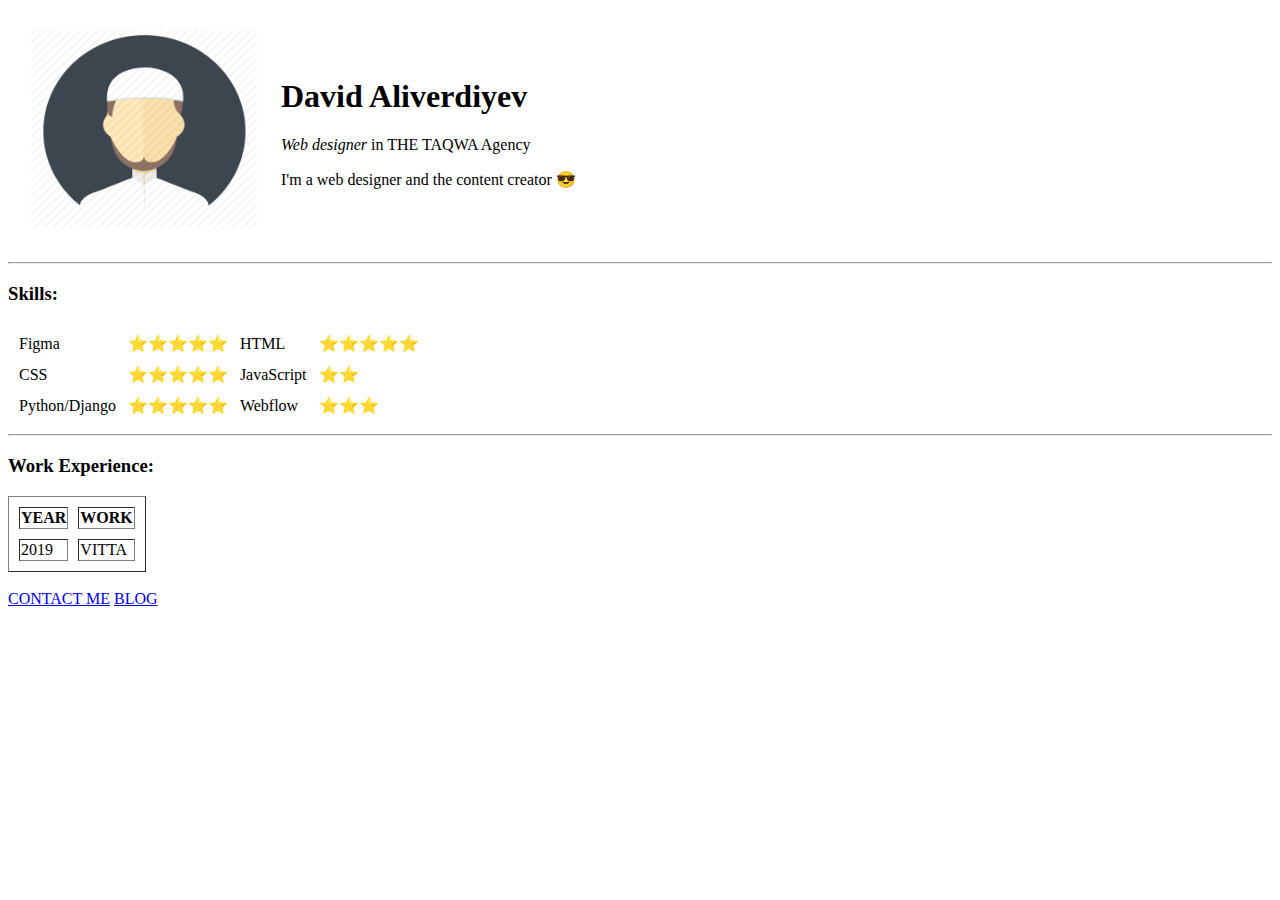
==== index.html @ 1ebe72de "1.0 initial" ====
<!DOCTYPE html>
<html lang="en">
<head>
    <meta charset="UTF-8">
    <meta http-equiv="X-UA-Compatible" content="IE=edge">
    <meta name="viewport" content="width=device-width, initial-scale=1.0">
    <title>David Aliveriyev</title>
    <link rel="stylesheet" href="index.css">
</head>
<body>

    <table cellspacing = "20">
        <tr>
            <td><img src="images/avatar.png"></td>
            <td>
                <h1>David Aliverdiyev</h1>
                <p><em>Web designer</em> <a href="https://wwww.linked.in/dr305/"></a> in THE TAQWA Agency</p>
                <p>I'm a web designer and the content creator 😎</p>
            </td>
        </tr>
    </table>

    <hr>

    <h3>Skills:</h3>

    <table cellspacing = "10">
        <tr>
            <td>Figma</td>
            <td>⭐⭐⭐⭐⭐</td>
            <td>HTML</td>
            <td>⭐⭐⭐⭐⭐</td>
        </tr>

        <tr>
            <td>CSS</td>
            <td>⭐⭐⭐⭐⭐</td>
            <td>JavaScript</td>
            <td>⭐⭐</td>
        </tr>

        <tr>
            <td>Python/Django</td>
            <td>⭐⭐⭐⭐⭐</td>
            <td>Webflow</td>
            <td>⭐⭐⭐</td>
        </tr>
    </table>
<hr>
    <h3>Work Experience:</h3>

    <table cellspacing = "10" border="1px">
        <thead>
            <th>YEAR</th>
            <th>WORK</th>
        </thead>
        <tbody>
            <td>2019</td>
            <td>VITTA</td>
        </tbody>
    </table>
<br>
    <a href="contact_me.html">CONTACT ME</a>
    <a href="blog.html">BLOG</a>
</body>
</html>
---- index.css ----
img{
    width: 230px;
    height: 200px;
}
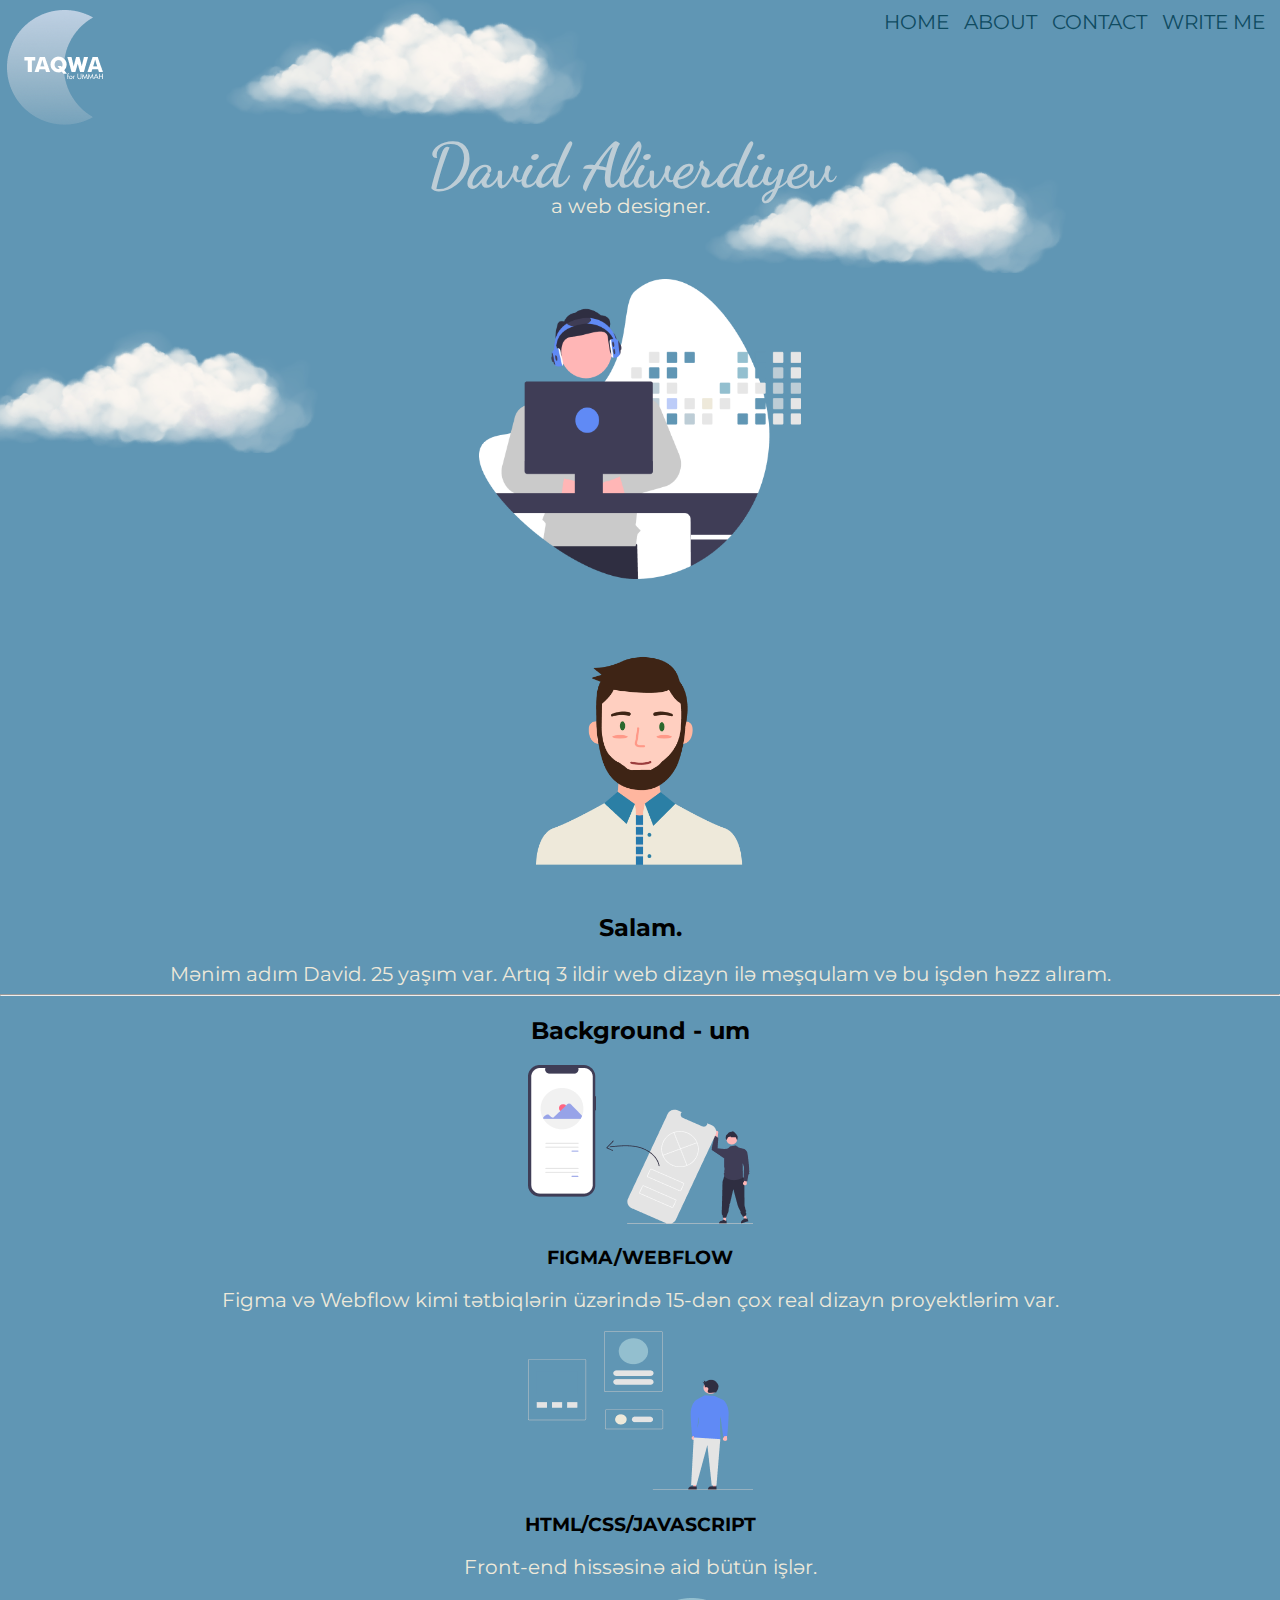
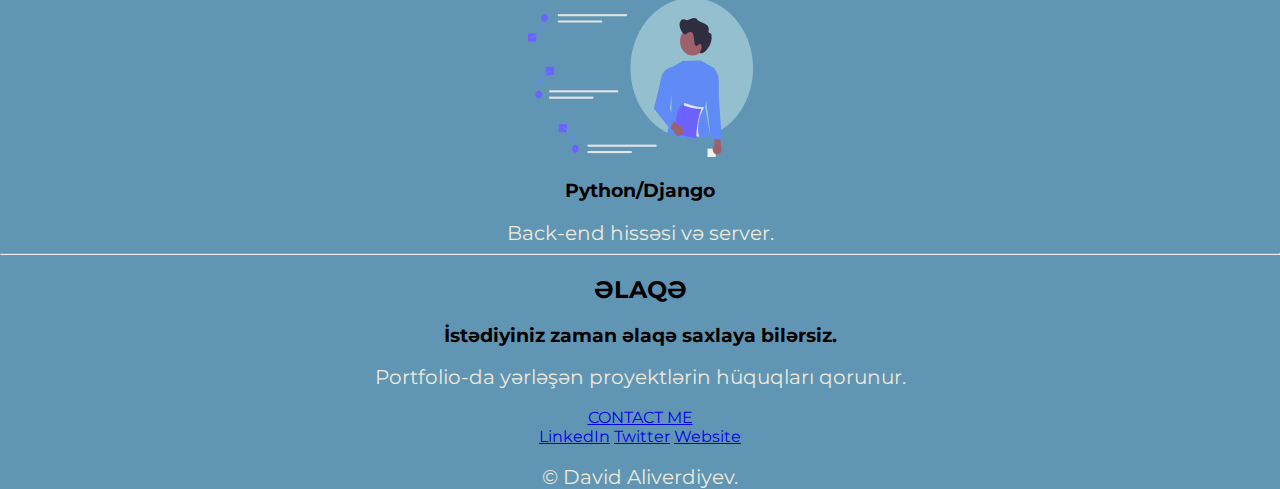
==== commit e1d08477: "v2.0" ====
--- a/index.html
+++ b/index.html
@@ -4,63 +4,94 @@
     <meta charset="UTF-8">
     <meta http-equiv="X-UA-Compatible" content="IE=edge">
     <meta name="viewport" content="width=device-width, initial-scale=1.0">
-    <title>David Aliveriyev</title>
-    <link rel="stylesheet" href="index.css">
+    <title>David Aliverdiyev</title>
+    <link rel="stylesheet" href="css/styles.css">
+    <link rel="icon" href="favicon.ico?v=2">
+    <link rel="preconnect" href="https://fonts.googleapis.com">
+    <link rel="preconnect" href="https://fonts.gstatic.com" crossorigin>
+    <link href="https://fonts.googleapis.com/css2?family=Dancing+Script&family=Montserrat:wght@300&display=swap" rel="stylesheet">
 </head>
 <body>
 
-    <table cellspacing = "20">
-        <tr>
-            <td><img src="images/avatar.png"></td>
-            <td>
-                <h1>David Aliverdiyev</h1>
-                <p><em>Web designer</em> <a href="https://wwww.linked.in/dr305/"></a> in THE TAQWA Agency</p>
-                <p>I'm a web designer and the content creator 😎</p>
-            </td>
-        </tr>
-    </table>
 
+
+
+
+<div class="navbar">
+    <img class = "navlogo" src="images/LOGO.png" alt="">
+    <span class="nav_cloud"><img src="images/C5.png" alt=""></span>
+        
+</div>
+
+
+
+<span class="nav_buttons">
+    <a href="">HOME</a>
+    <a href="">ABOUT</a>
+    <a href="">CONTACT</a>
+    <a href="">WRITE ME</a>
+</span>
+
+
+
+<div class="top-container">
+    <span class="intro_h"><h1> David Aliverdiyev</h1></span>
+    <span class="intro_p"><p>a web designer.</p></span>
+    <span class="cloud_programmer1"><img src="images/C5.png" alt=""></span>
+    <span class="cloud_programmer2"><img src="images/C5.png" alt=""></span>
+    <span class="cloud_programmer"><img src="images/frontend1.png" alt=""></span>
+</div>
+
+
+
+    
+<div class="middle-container">
+    <div class="profile">
+      <img src="images/profile.png" alt="">
+      <h2>Salam.</h2>
+      <p>Mənim adım David. 25 yaşım var. Artıq 3 ildir web dizayn ilə məşqulam və bu işdən həzz alıram.</p>
+    </div>
     <hr>
+    <div class="skills">
+      <h2>Background - um</h2>
+      <div class="skill-row">
+        <img class="" src="images/frontend2.png" alt="">
+        <h3>FIGMA/WEBFLOW</h3>
+        <p>Figma və Webflow kimi tətbiqlərin üzərində 15-dən çox real dizayn proyektlərim var.</p>
+      </div>
+      <br>
+      <div class="skill-row">
+        <img class="" src="images/frontend3.png" alt="">
+        <h3>HTML/CSS/JAVASCRIPT</h3>
+        <p>Front-end hissəsinə aid bütün işlər.</p>
+      </div>
+      <br>
+    
+      <div class="skill-row">
+        <img class="" src="images/frontend4.png" alt="">
+        <h3>Python/Django</h3>
+        <p>Back-end hissəsi və server.</p>
+      </div>
+    </div>
+    <hr>
+    <div class="contact-me">
+      <h2>ƏLAQƏ</h2>
+      <h3>İstədiyiniz zaman əlaqə saxlaya bilərsiz.</h3>
+      <p>Portfolio-da yərləşən proyektlərin hüquqları qorunur.</p><br>
+      <br>
+      <a class="btn" href="mailto:name@email.com">CONTACT ME</a>
+    </div>
+  </div>
+  
+  
+  <div class="bottom-container">
+    <a class="footer-link" href="https://www.linkedin.com/">LinkedIn</a>
+    <a class="footer-link" href="https://twitter.com/">Twitter</a>
+    <a class="footer-link" href="https://www.appbrewery.co/">Website</a><br>
+    <br>
+    <p>© David Aliverdiyev.</p>
+  </div>
+  
 
-    <h3>Skills:</h3>
-
-    <table cellspacing = "10">
-        <tr>
-            <td>Figma</td>
-            <td>⭐⭐⭐⭐⭐</td>
-            <td>HTML</td>
-            <td>⭐⭐⭐⭐⭐</td>
-        </tr>
-
-        <tr>
-            <td>CSS</td>
-            <td>⭐⭐⭐⭐⭐</td>
-            <td>JavaScript</td>
-            <td>⭐⭐</td>
-        </tr>
-
-        <tr>
-            <td>Python/Django</td>
-            <td>⭐⭐⭐⭐⭐</td>
-            <td>Webflow</td>
-            <td>⭐⭐⭐</td>
-        </tr>
-    </table>
-<hr>
-    <h3>Work Experience:</h3>
-
-    <table cellspacing = "10" border="1px">
-        <thead>
-            <th>YEAR</th>
-            <th>WORK</th>
-        </thead>
-        <tbody>
-            <td>2019</td>
-            <td>VITTA</td>
-        </tbody>
-    </table>
-<br>
-    <a href="contact_me.html">CONTACT ME</a>
-    <a href="blog.html">BLOG</a>
 </body>
 </html>--- a/css/styles.css
+++ b/css/styles.css
@@ -0,0 +1,150 @@
+body{
+    position: relative;
+    background-color: rgb(96, 150, 180);
+    margin: 0;
+    font-family: 'Montserrat', sans-serif; 
+    text-align: center;
+}
+
+h2{
+    font-family: 'Montserrat', sans-serif; 
+}
+
+h3{
+    font-family: 'Montserrat', sans-serif; 
+}
+
+.navbar{
+    position: relative;
+    background-color: rgb(96, 150, 180);
+    width: 500px;
+}
+
+.nav_cloud{
+    position: absolute;
+    left: 45%;
+}
+
+.nav_buttons{
+    position: absolute;
+    top: 10px;
+    right: 10px;
+    font-size: 20px;
+    display: inline-block;
+}
+
+.nav_buttons-right{
+    float: right;
+}
+
+.nav_buttons a{
+    color: #0f4b61;
+    text-align: center;
+    padding: 5px 5px;
+    font-size: 20px;
+    text-decoration: none;
+
+}
+
+.nav_buttons a:hover {
+    background-color: #bad3dd;
+    color: black;
+  }
+
+.navlogo{
+    position: relative;
+    right: 200px;
+    margin-left: 10px;
+    margin-top: 10px;
+}
+
+
+.top-container{
+
+    position: relative;
+    width: 100%;
+} 
+
+h1{
+
+    font-size: 62px;
+    margin:0px;
+
+}
+
+
+.intro_photo{
+    position: relative;
+}
+
+.cloud_programmer{
+    position: relative;
+    top: 50px;
+    width: 100%;
+    z-index: -1;
+}
+
+.cloud_programmer img{
+    display: block;
+    margin-left: auto;
+    margin-right: auto;
+    height: 300px;
+    width: auto;
+    padding-top: 100px;
+}
+
+.intro_h{
+    font-family: 'Dancing Script', cursive;
+    width: 100%;
+    right: 10px;
+    position: absolute;
+    color: #BDCDD6;
+}
+
+.intro_p{
+    display: inline-block;
+    position: absolute;
+    top: 65px;
+    width: 100%;
+    right: 10px;
+    text-align: center;
+}
+
+p{
+    display: inline;
+    font-size: 20px;
+    color: #EEE9DA;
+    margin: 0;
+}
+
+.cloud_programmer1{
+    position: absolute;
+    top: 20px;
+    left: 55%;
+    z-index: -1;
+
+}
+
+.cloud_programmer2{
+    position: absolute;
+    top: 50%;
+    right:75%;
+}
+
+                                                    /* NEXT SECTION - MIDDLE CONTAINER */
+
+
+.middle-container{
+    position: relative;
+}
+
+.profile {
+    display: inline;
+    position: relative;
+}
+
+.profile img{
+    margin-top: 100px;
+    width: 260px;
+    height: 260px;
+}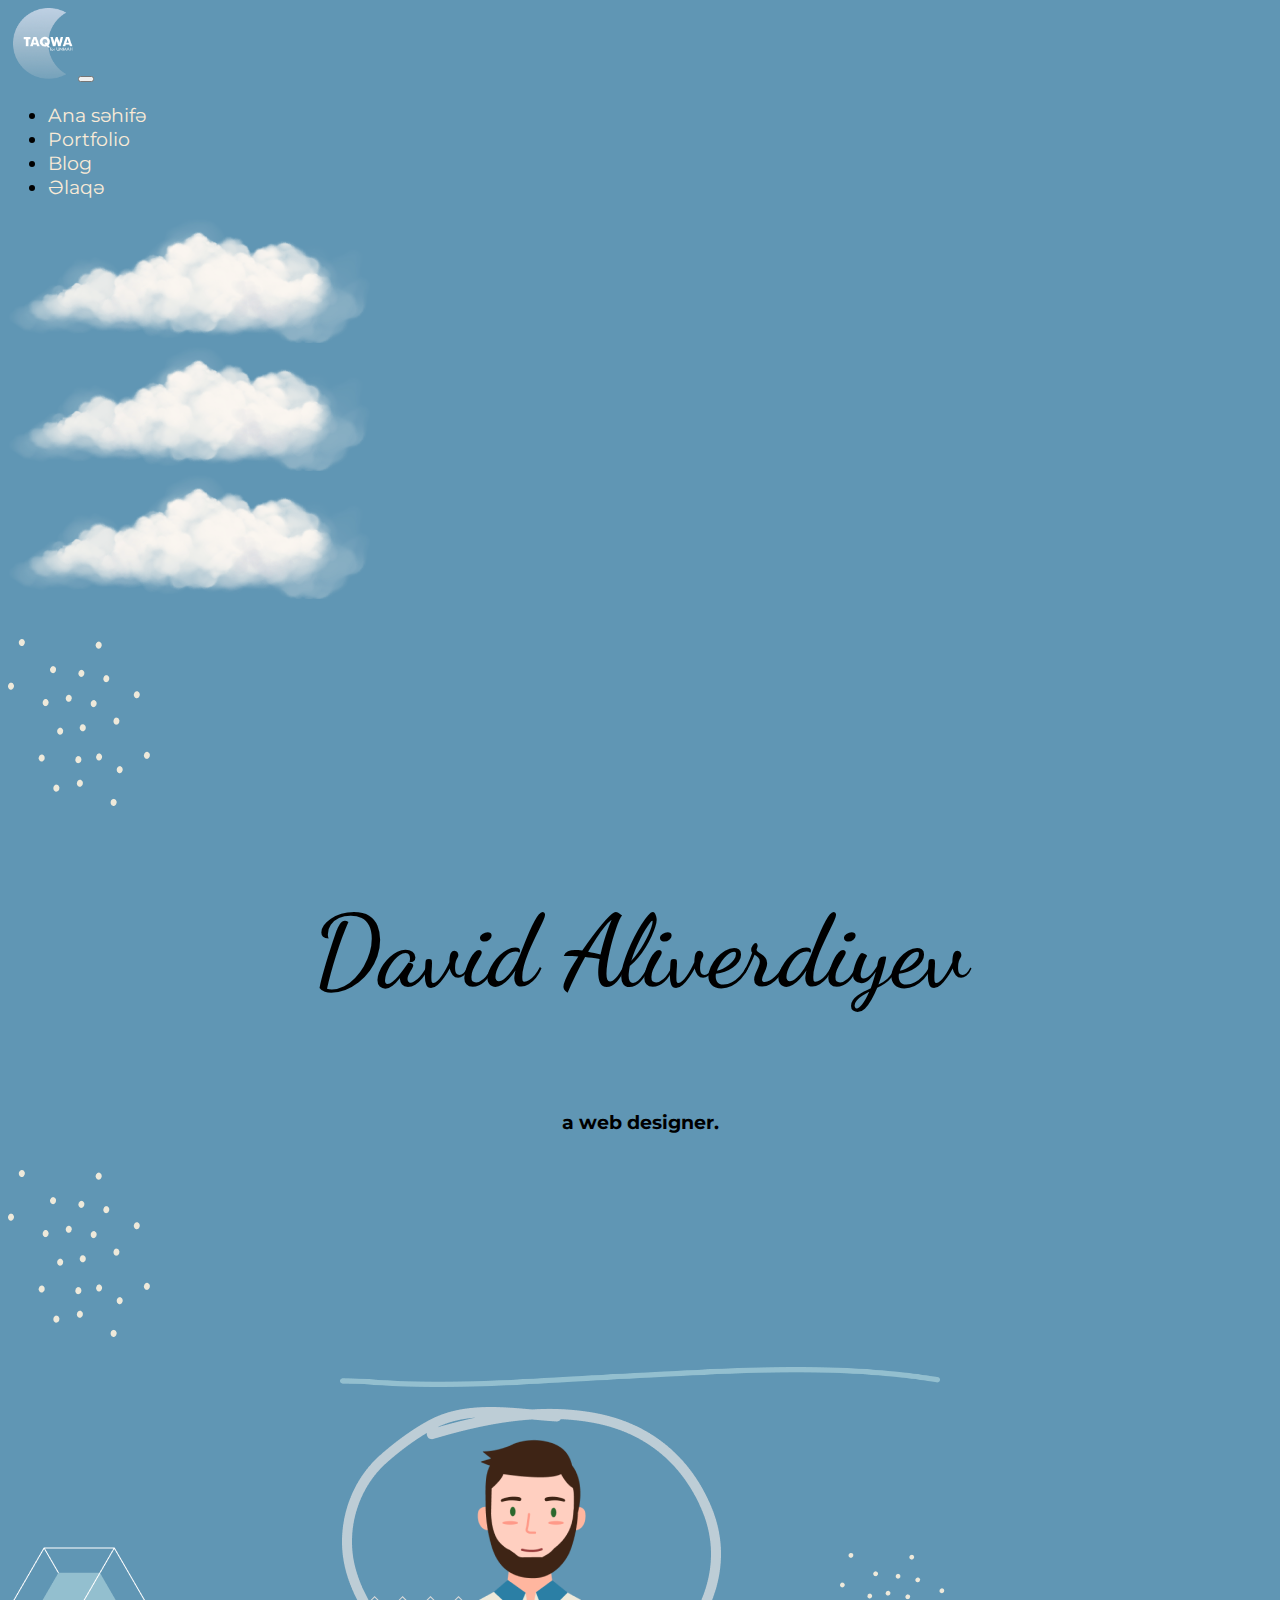
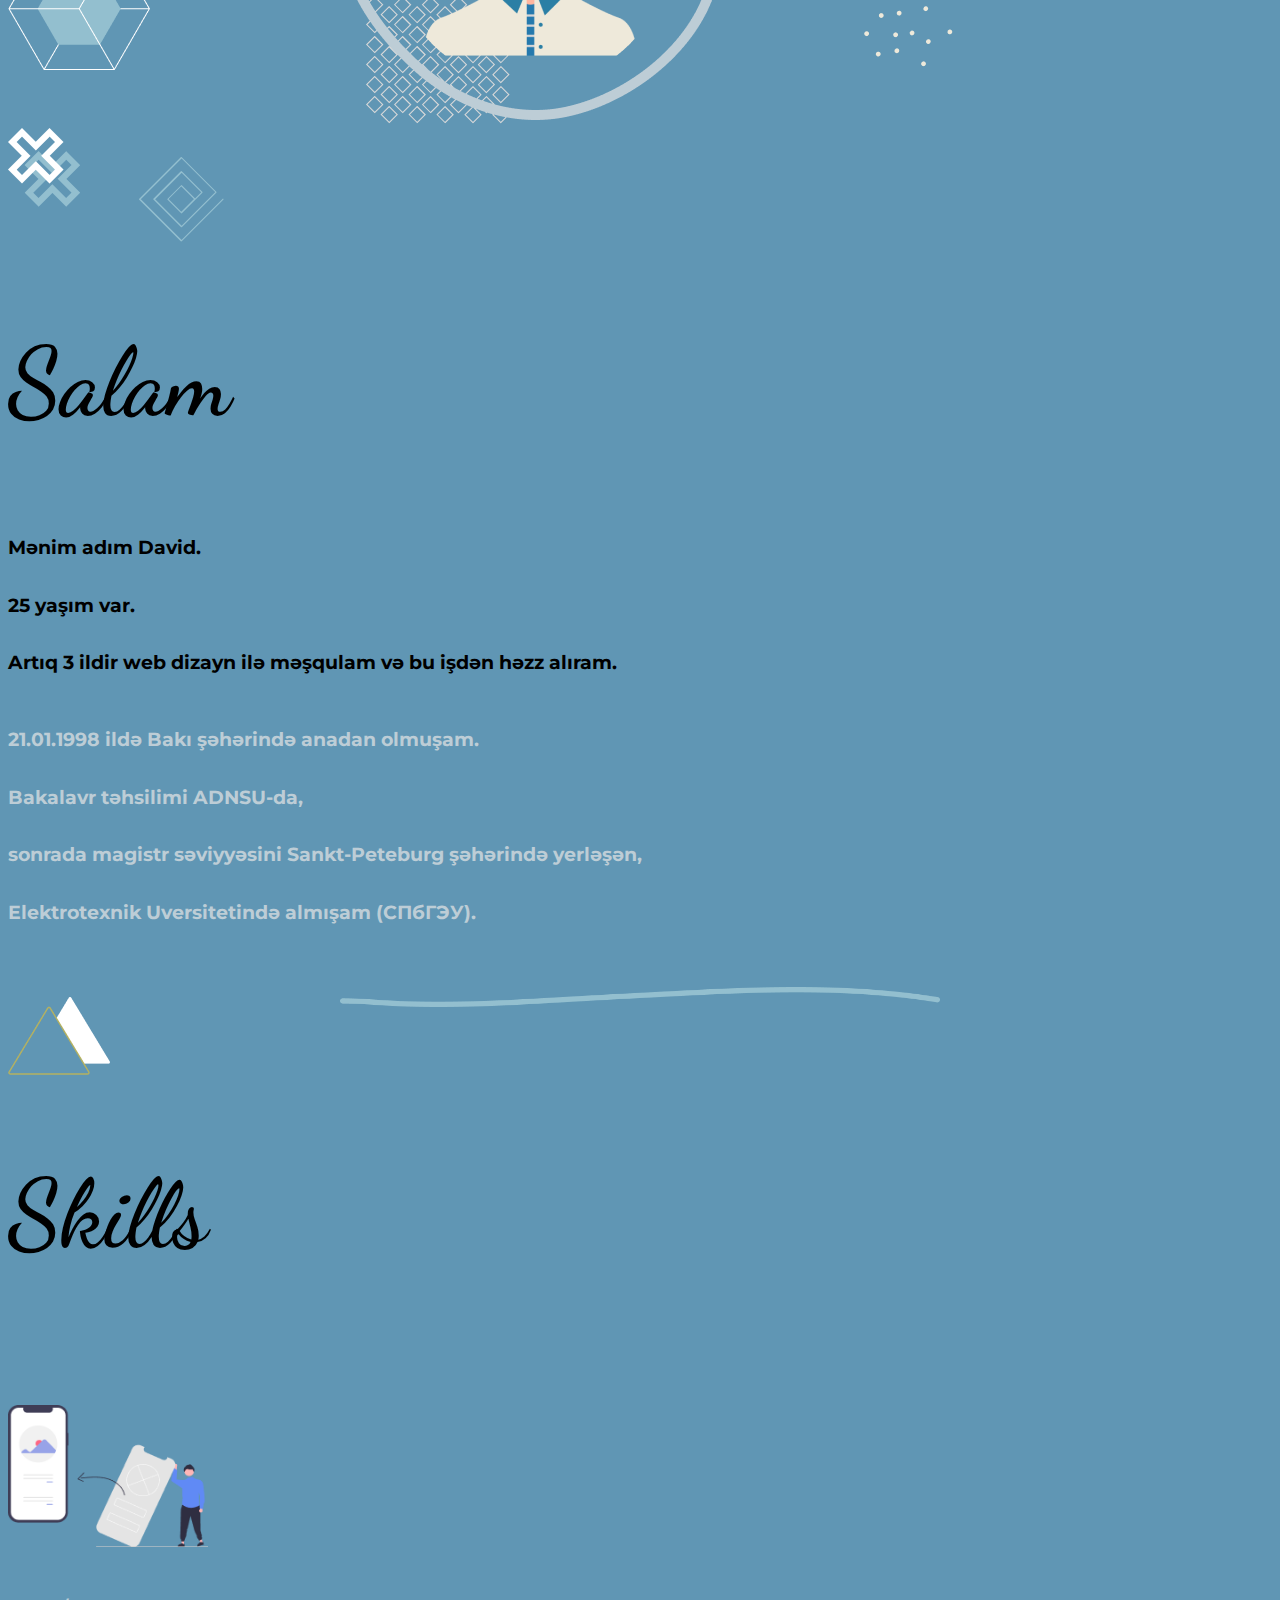
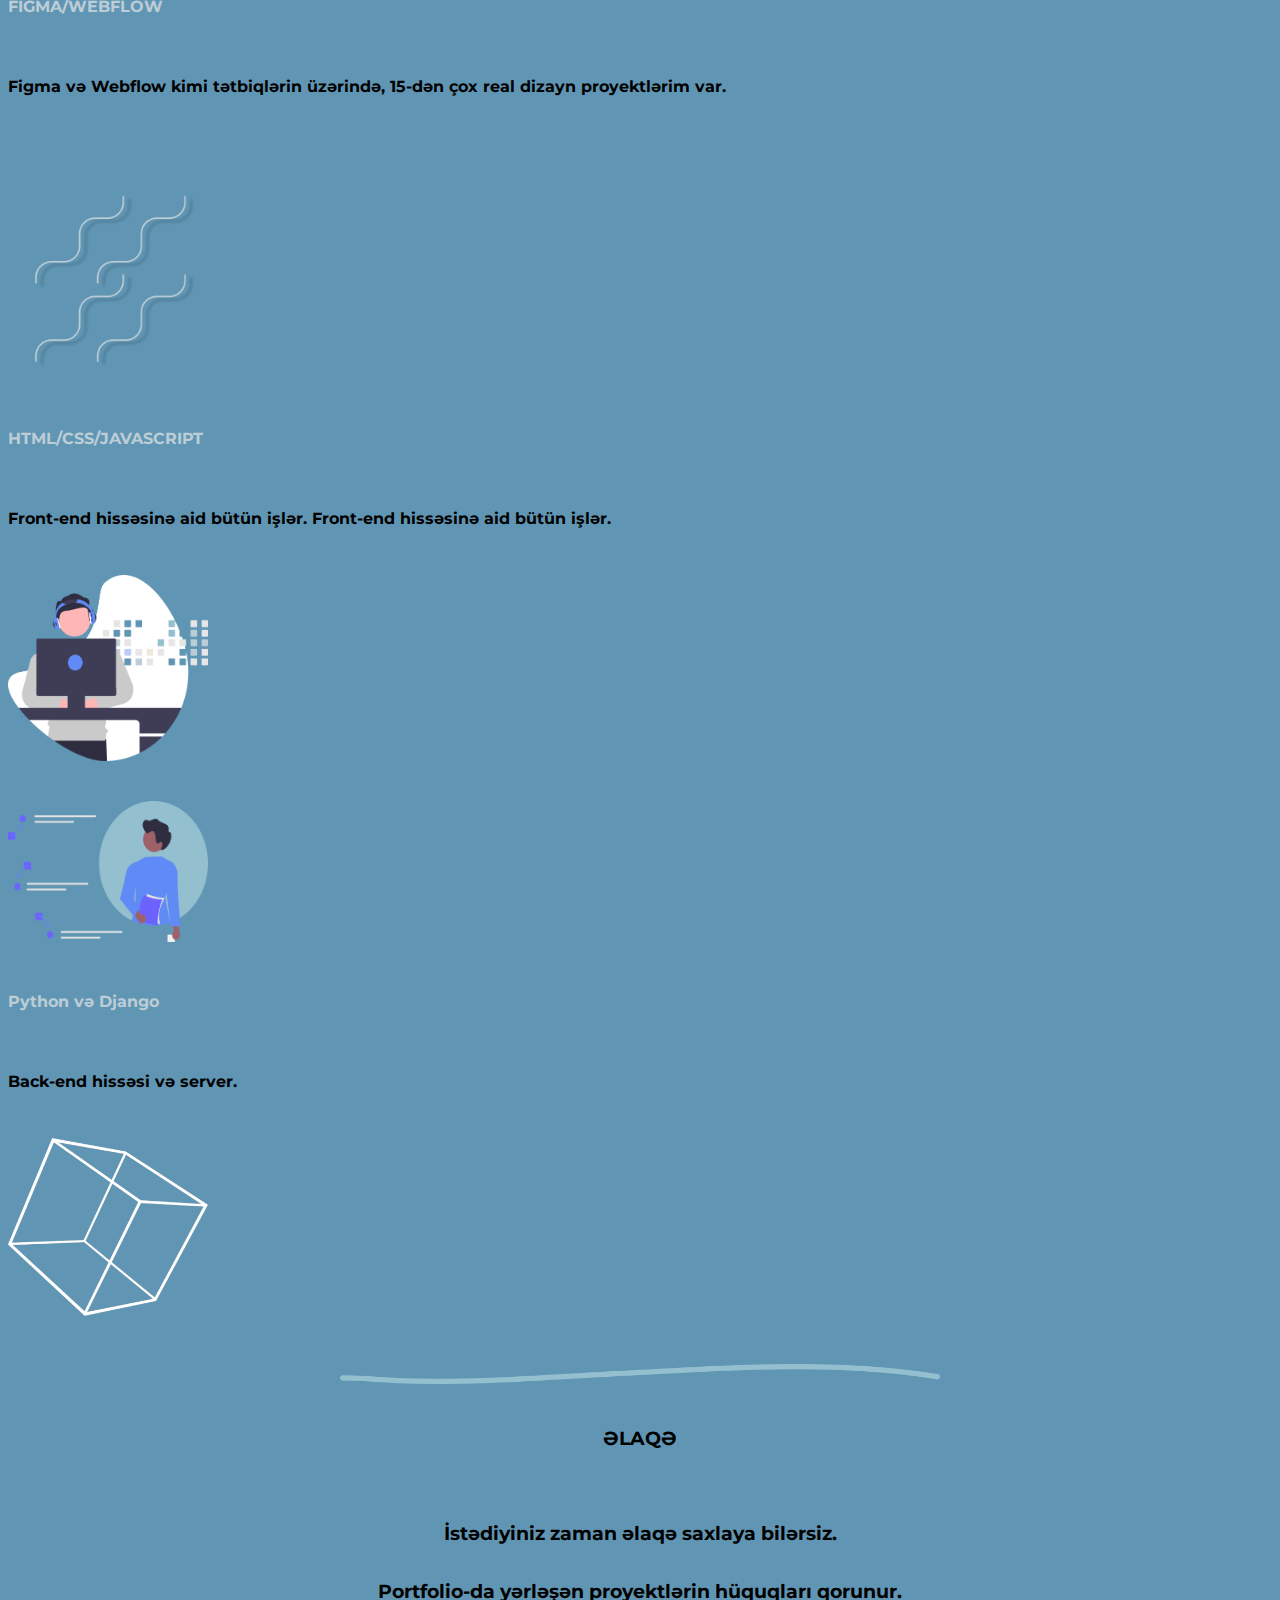
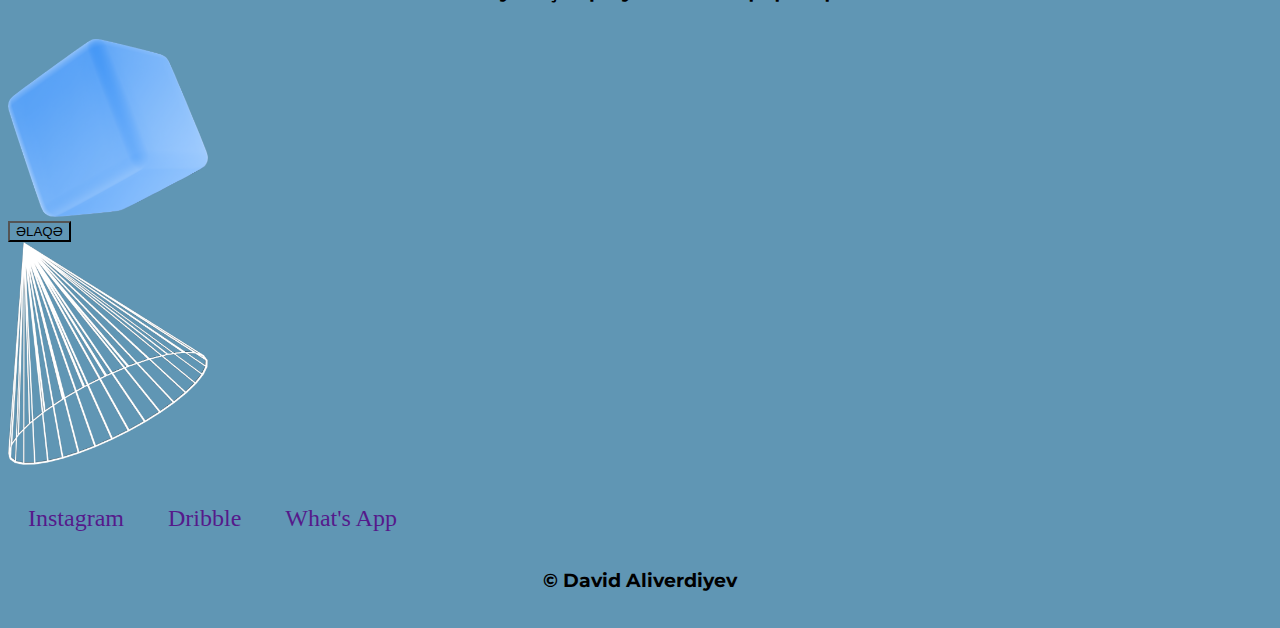
==== commit 6aa71d6c: "v3.0" ====
--- a/index.html
+++ b/index.html
@@ -1,97 +1,211 @@
-<!DOCTYPE html>
-<html lang="en">
-<head>
-    <meta charset="UTF-8">
-    <meta http-equiv="X-UA-Compatible" content="IE=edge">
-    <meta name="viewport" content="width=device-width, initial-scale=1.0">
-    <title>David Aliverdiyev</title>
-    <link rel="stylesheet" href="css/styles.css">
-    <link rel="icon" href="favicon.ico?v=2">
-    <link rel="preconnect" href="https://fonts.googleapis.com">
-    <link rel="preconnect" href="https://fonts.gstatic.com" crossorigin>
-    <link href="https://fonts.googleapis.com/css2?family=Dancing+Script&family=Montserrat:wght@300&display=swap" rel="stylesheet">
-</head>
-<body>
-
-
-
-
-
-<div class="navbar">
-    <img class = "navlogo" src="images/LOGO.png" alt="">
-    <span class="nav_cloud"><img src="images/C5.png" alt=""></span>
-        
-</div>
-
-
-
-<span class="nav_buttons">
-    <a href="">HOME</a>
-    <a href="">ABOUT</a>
-    <a href="">CONTACT</a>
-    <a href="">WRITE ME</a>
-</span>
-
-
-
-<div class="top-container">
-    <span class="intro_h"><h1> David Aliverdiyev</h1></span>
-    <span class="intro_p"><p>a web designer.</p></span>
-    <span class="cloud_programmer1"><img src="images/C5.png" alt=""></span>
-    <span class="cloud_programmer2"><img src="images/C5.png" alt=""></span>
-    <span class="cloud_programmer"><img src="images/frontend1.png" alt=""></span>
-</div>
-
-
-
-    
-<div class="middle-container">
-    <div class="profile">
-      <img src="images/profile.png" alt="">
-      <h2>Salam.</h2>
-      <p>Mənim adım David. 25 yaşım var. Artıq 3 ildir web dizayn ilə məşqulam və bu işdən həzz alıram.</p>
-    </div>
-    <hr>
-    <div class="skills">
-      <h2>Background - um</h2>
-      <div class="skill-row">
-        <img class="" src="images/frontend2.png" alt="">
-        <h3>FIGMA/WEBFLOW</h3>
-        <p>Figma və Webflow kimi tətbiqlərin üzərində 15-dən çox real dizayn proyektlərim var.</p>
-      </div>
-      <br>
-      <div class="skill-row">
-        <img class="" src="images/frontend3.png" alt="">
-        <h3>HTML/CSS/JAVASCRIPT</h3>
-        <p>Front-end hissəsinə aid bütün işlər.</p>
-      </div>
-      <br>
-    
-      <div class="skill-row">
-        <img class="" src="images/frontend4.png" alt="">
-        <h3>Python/Django</h3>
-        <p>Back-end hissəsi və server.</p>
-      </div>
-    </div>
-    <hr>
-    <div class="contact-me">
-      <h2>ƏLAQƏ</h2>
-      <h3>İstədiyiniz zaman əlaqə saxlaya bilərsiz.</h3>
-      <p>Portfolio-da yərləşən proyektlərin hüquqları qorunur.</p><br>
-      <br>
-      <a class="btn" href="mailto:name@email.com">CONTACT ME</a>
-    </div>
-  </div>
-  
-  
-  <div class="bottom-container">
-    <a class="footer-link" href="https://www.linkedin.com/">LinkedIn</a>
-    <a class="footer-link" href="https://twitter.com/">Twitter</a>
-    <a class="footer-link" href="https://www.appbrewery.co/">Website</a><br>
-    <br>
-    <p>© David Aliverdiyev.</p>
-  </div>
-  
-
-</body>
-</html>+<!DOCTYPE html>
+<html>
+
+<head>
+  <meta charset="utf-8">
+  <title>David Aliverdiyev's CV</title>
+  <link href="https://cdn.jsdelivr.net/npm/bootstrap@5.3.0-alpha1/dist/css/bootstrap.min.css" rel="stylesheet" integrity="sha384-GLhlTQ8iRABdZLl6O3oVMWSktQOp6b7In1Zl3/Jr59b6EGGoI1aFkw7cmDA6j6gD" crossorigin="anonymous">
+  <link rel="stylesheet" href="css/styles.css">
+  <link rel="preconnect" href="https://fonts.googleapis.com">
+  <link rel="preconnect" href="https://fonts.gstatic.com" crossorigin>
+  <link href="https://fonts.googleapis.com/css2?family=Dancing+Script:wght@600&family=Montserrat:wght@300&display=swap" rel="stylesheet">
+  <script src="https://cdn.jsdelivr.net/npm/bootstrap@5.3.0-alpha1/dist/js/bootstrap.bundle.min.js" integrity="sha384-w76AqPfDkMBDXo30jS1Sgez6pr3x5MlQ1ZAGC+nuZB+EYdgRZgiwxhTBTkF7CXvN" crossorigin="anonymous" defer></script>
+</head>
+
+<body class="p-3 mb-2 text-light">
+
+  <section id="top-container">
+
+    <!-- Nav Bar -->
+    <nav class="navbar navbar-expand-lg">
+      <a class="navbar-brand" href="" style="padding-left: 5px;"><img src="/images/LOGO.png" alt="" width="60px" ></a>
+      <button class="navbar-toggler" type="button" data-bs-toggle="collapse" data-bs-target="#navbarTogglerDemo01" aria-controls="navbarTogglerDemo01" aria-expanded="false" aria-label="Toggle navigation">
+          <span class="navbar-toggler-icon"></span>
+        </button>
+      <div class="collapse navbar-collapse" id="navbarTogglerDemo01">
+      <ul class="navbar-nav ms-auto">
+          <li class="nav-item">
+              <a class="nav-link" href="">Ana səhifə</a>
+          </li>
+          <li class="nav-item">
+              <a class="nav-link" href="">Portfolio</a>
+          </li>
+          <li class="nav-item">
+              <a class="nav-link" href="">Blog</a>
+          </li>
+          <li class="nav-item">
+              <a class="nav-link" href="">Əlaqə</a>
+          </li>
+      </ul>
+      </div>
+  </nav>
+
+
+
+    <!-- Top-container -->
+    <div class="container-fluid">
+      <div class="row">
+        <div class="col-lg-4 col-md-4"><img src="images/C5.png" alt="Cloud"></div>
+        <div class="col-lg-4 col-md-4 d-none d-md-block"><img src="images/C5.png" alt="Cloud"></div>
+        <div class="col-lg-4 col-md-4 d-none d-md-block"><img src="images/C5.png" alt="Cloud"></div>
+      
+      </div>
+      <br>
+      <br>
+      <!-- <h1 class="display-1 text-center">David Aliverdiyev</h1>
+      <p class="lead text-center " >a web developer.</p>
+      <img src="images/topo1 1.png" class = "rounded mx-auto d-block" alt=""> -->
+      <div class="container-fluid">
+      <div class="row">
+        <div class="col-2 align-self-center d-none d-md-block"><img src="images/dots.png" alt=""></div>
+        <div class="col-8 align-self-center"><h1 class="intro-h responsive-font">David Aliverdiyev</h1><p class="intro-p">a web designer.</p></div>
+        <div class="col-2 align-self-center "><img src="images/dots.png"  class ="img-intro" alt="">
+        </div>
+      </div>
+      </div>
+<br>
+<br>
+      <div class="stroke"><img src="images/stroke.png" alt=""></div>
+        <!-- <div class="row">
+          <div class="col-5"><img src="images/C5.png" class="" alt=""></div>
+        </div> -->
+
+      <!-- <button type="button">Download</button>
+      <button type="button">Download</button> -->
+    </div>
+    <!-- <div>
+      <img src="images/iphone6.png" alt="iphone-mockup">
+    </div> -->
+
+  </section>
+
+
+  <!-- Features -->
+
+  <section id="About">
+
+   <img src="images/about_logo.png" class="img-fluid rounded mx-auto d-block about_logo" alt="">
+
+<div class="container container-fluid">
+  <div class="row">
+    <div class="col-2 align-self-center"><img src="images/x.png" alt=""></div>
+    <div class="col-8 align-self-center"><h1 class="text-center">Salam</h1></div>
+  </div>
+</div>
+    <div class="container-fluid">
+      <div class="row">
+        <p class="text-center">Mənim adım David.<br> 25 yaşım var.<br>
+          Artıq 3 ildir web dizayn ilə məşqulam və bu işdən həzz alıram.
+          </p>
+          <p class="text-center p-about">21.01.1998 ildə Bakı şəhərində anadan olmuşam.<br>
+            Bakalavr təhsilimi ADNSU-da,<br> sonrada magistr səviyyəsini Sankt-Peteburg
+            şəhərində yerləşən,<br> Elektrotexnik Uversitetində almışam (СПбГЭУ).
+              </p>
+      </div>
+    </div>
+    
+  <br>
+  <br>
+
+  <div class="stroke"><img src="images/stroke.png" alt=""></div>
+
+  <div class="container container-fluid">
+    <div class="row">
+      <div class="col-2 align-self-center"><img src="images/triangle.png" alt=""></div>
+      <div class="col-8 align-self-center"><h1 class="text-center">Skills</h1></div>
+    </div>
+  </div>
+<br>
+<br>
+<br>
+
+
+  <div class="container">
+    <div class="row">
+      <div class="col-4 align-self-center stroke2"><img src="images/frontend2.png" alt=""></div>
+      <div class="col-8 float-left"><h3 class="text-center responsive-font-h3"><span class="nazvaniye_skills">FIGMA/WEBFLOW</span><br>Figma və Webflow kimi tətbiqlərin üzərində,
+        15-dən çox real dizayn proyektlərim var.</h3></div>
+    </div>
+  </div>
+
+<br>
+<br>
+  <div class="container">
+    <div class="row">
+      <div class="col-2 align-self-center stroke2"><img src="images/lines.png" alt=""></div>
+      <div class="col-8 float-left"><h3 class="text-center responsive-font-h3"><span class="nazvaniye_skills">HTML/CSS/JAVASCRIPT</span><br>Front-end hissəsinə aid bütün işlər.
+        Front-end hissəsinə aid bütün işlər.</h3></div>
+      <div class="col-2 align-self-center stroke2"><img src="images/frontend1.png" alt=""></div>
+      
+    </div>
+  </div>
+
+<br>
+<br>
+
+<div class="container">
+  <div class="row">
+    <div class="col-4 align-self-center stroke2"><img src="images/frontend4.png" alt=""></div>
+    <div class="col-4 "><h3 class="text-center responsive-font-h3"><span class="nazvaniye_skills">Python və Django</span><br>Back-end hissəsi və server.</h3></div>
+    <div class="col-4 align-self-center stroke2"><img src="images/Hollow Cube.png" alt=""></div>
+    
+  </div>
+</div>
+
+
+<br>
+<br>
+<br>
+
+<div class="stroke"><img src="images/stroke.png" alt=""></div>
+
+<h3 class = "elage">ƏLAQƏ</h3>
+<p class="elage">İstədiyiniz zaman əlaqə saxlaya bilərsiz.<br>
+  Portfolio-da yərləşən proyektlərin hüquqları qorunur.</p>
+
+  <div class="container-fluid">
+    <div class="row">
+      <div class="col-2 lign-self-center stroke2"><img src="images/Round Cube3.png" alt=""></div>
+      <div class="col-8 text-center"><button type="button" class="btn btn-primary btn-lg btcolor">ƏLAQƏ</button></div>
+      <div class="col-2 lign-self-center stroke2"><img src="images/Cone2.png" alt=""></div>
+    </div>
+  </div>
+
+  <br>
+  <br>
+
+  <div class="container-fluid text-center">
+      <span class="a-settings"><a href="" class="link-primary">Instagram</a></span>
+      <span class="a-settings"><a href="" class="link-primary">Dribble</a></span>
+      <span class="a-settings"><a href="" class="link-primary">What's App</a><span>
+  </div>
+
+
+
+
+
+
+
+
+
+
+
+
+
+
+
+
+
+
+
+
+   
+  <!-- Footer -->
+
+  <footer id="footer">
+
+    <p>© David Aliverdiyev</p>
+
+  </footer>
+
+</html>
--- a/css/styles.css
+++ b/css/styles.css
@@ -1,150 +1,138 @@
 body{
-    position: relative;
-    background-color: rgb(96, 150, 180);
-    margin: 0;
-    font-family: 'Montserrat', sans-serif; 
+    background-color: #6096B4; overflow-x: hidden; 
+}
+
+h1{
+    font-family:'Dancing Script', sans-serif;
+    font-size: 6rem;
+    line-height: 1.5;
+    font-weight: 600;
+    }
+p{
+      font-family: 'Montserrat', sans-serif;
+      font-size: 1.2rem;
+      line-height: 3;
+      font-weight: 700;
+    }
+
+h3{
+    font-family: 'Montserrat', sans-serif;
+    line-height: 5;
+}
+nav{
+      font-family: 'Montserrat', sans-serif;
+      font-size: 1.2rem;
+    }
+
+.nav-link{
+    color: antiquewhite;
+}
+
+
+.intro-p{
     text-align: center;
 }
 
-h2{
-    font-family: 'Montserrat', sans-serif; 
+.intro-h{
+    text-align: center;
 }
 
-h3{
-    font-family: 'Montserrat', sans-serif; 
-}
 
-.navbar{
-    position: relative;
-    background-color: rgb(96, 150, 180);
-    width: 500px;
-}
+ /* If the screen size is 1200px wide or more, set the font-size to 96px */
+    @media (min-width: 1200px) {
+    .responsive-font {
+      font-size: 100px;
+    }
+  }
+  /* If the screen size is smaller than 1200px, set the font-size to 70px */
+  @media (max-width: 1199.98px) {
+    .responsive-font {
+      font-size: 70px;
+    }
+  }
 
-.nav_cloud{
-    position: absolute;
-    left: 45%;
-}
-
-.nav_buttons{
-    position: absolute;
-    top: 10px;
-    right: 10px;
-    font-size: 20px;
-    display: inline-block;
-}
-
-.nav_buttons-right{
-    float: right;
-}
-
-.nav_buttons a{
-    color: #0f4b61;
-    text-align: center;
-    padding: 5px 5px;
-    font-size: 20px;
-    text-decoration: none;
+.stroke{
+position: relative;
+width: 100%;
 
 }
 
-.nav_buttons a:hover {
-    background-color: #bad3dd;
-    color: black;
+.stroke > img{
+    width:100%;
+    max-width:600px; /* real image width */
+    position:absolute;
+    top:0; left:0; right:0; bottom:0;
+    margin:auto;
+}
+
+.about_logo{
+    text-align: center;
+}
+
+.about_logo{
+    margin-top: 30px;
+}
+
+.p-about{
+    color: #BDCDD6;
+    /* border: 2px dotted; */
+}
+
+ /* If the screen size is 1200px wide or more, set the font-size to 96px */
+ @media (min-width: 1200px) {
+    .responsive-font-h3 {
+      font-size: 16px;
+    }
+  }
+  /* If the screen size is smaller than 1200px, set the font-size to 70px */
+  @media (max-width: 1199.98px) {
+    .responsive-font-h3 {
+      font-size: 12px;
+    }
   }
 
-.navlogo{
-    position: relative;
-    right: 200px;
-    margin-left: 10px;
-    margin-top: 10px;
+
+  .stroke2 > img{
+    width:100%;
+    max-width:200px; /* real image width */
+    top:0; left:0; right:0; bottom:0;
+    margin:auto;
+}
+
+.nazvaniye_skills{
+    font-weight: 700;
+    color: #BDCDD6;
+}
+
+.elage{
+    text-align: center;
+}
+
+.button{
+    font-family:'Montserrat', sans-serif ;
+    color: #BDCDD6;
+}
+
+a{
+    text-decoration: none;
+}
+
+.btcolor{
+    background-color: #6096B4;
+}
+
+.btn:hover{
+    background-color: #93BFCF ;
 }
 
 
-.top-container{
-
-    position: relative;
-    width: 100%;
-} 
-
-h1{
-
-    font-size: 62px;
-    margin:0px;
-
-}
-
-
-.intro_photo{
-    position: relative;
-}
-
-.cloud_programmer{
-    position: relative;
-    top: 50px;
-    width: 100%;
-    z-index: -1;
-}
-
-.cloud_programmer img{
-    display: block;
-    margin-left: auto;
-    margin-right: auto;
-    height: 300px;
-    width: auto;
-    padding-top: 100px;
-}
-
-.intro_h{
-    font-family: 'Dancing Script', cursive;
-    width: 100%;
-    right: 10px;
-    position: absolute;
-    color: #BDCDD6;
-}
-
-.intro_p{
-    display: inline-block;
-    position: absolute;
-    top: 65px;
-    width: 100%;
-    right: 10px;
+#footer{
     text-align: center;
 }
 
-p{
-    display: inline;
-    font-size: 20px;
-    color: #EEE9DA;
-    margin: 0;
-}
-
-.cloud_programmer1{
-    position: absolute;
-    top: 20px;
-    left: 55%;
-    z-index: -1;
-
-}
-
-.cloud_programmer2{
-    position: absolute;
-    top: 50%;
-    right:75%;
-}
-
-                                                    /* NEXT SECTION - MIDDLE CONTAINER */
-
-
-.middle-container{
-    position: relative;
-}
-
-.profile {
-    display: inline;
-    position: relative;
-}
-
-.profile img{
-    margin-top: 100px;
-    width: 260px;
-    height: 260px;
+.a-settings{
+    color: wheat;
+    font-size: 24px;
+    font-weight: 500;
+    padding: 20px;
 }